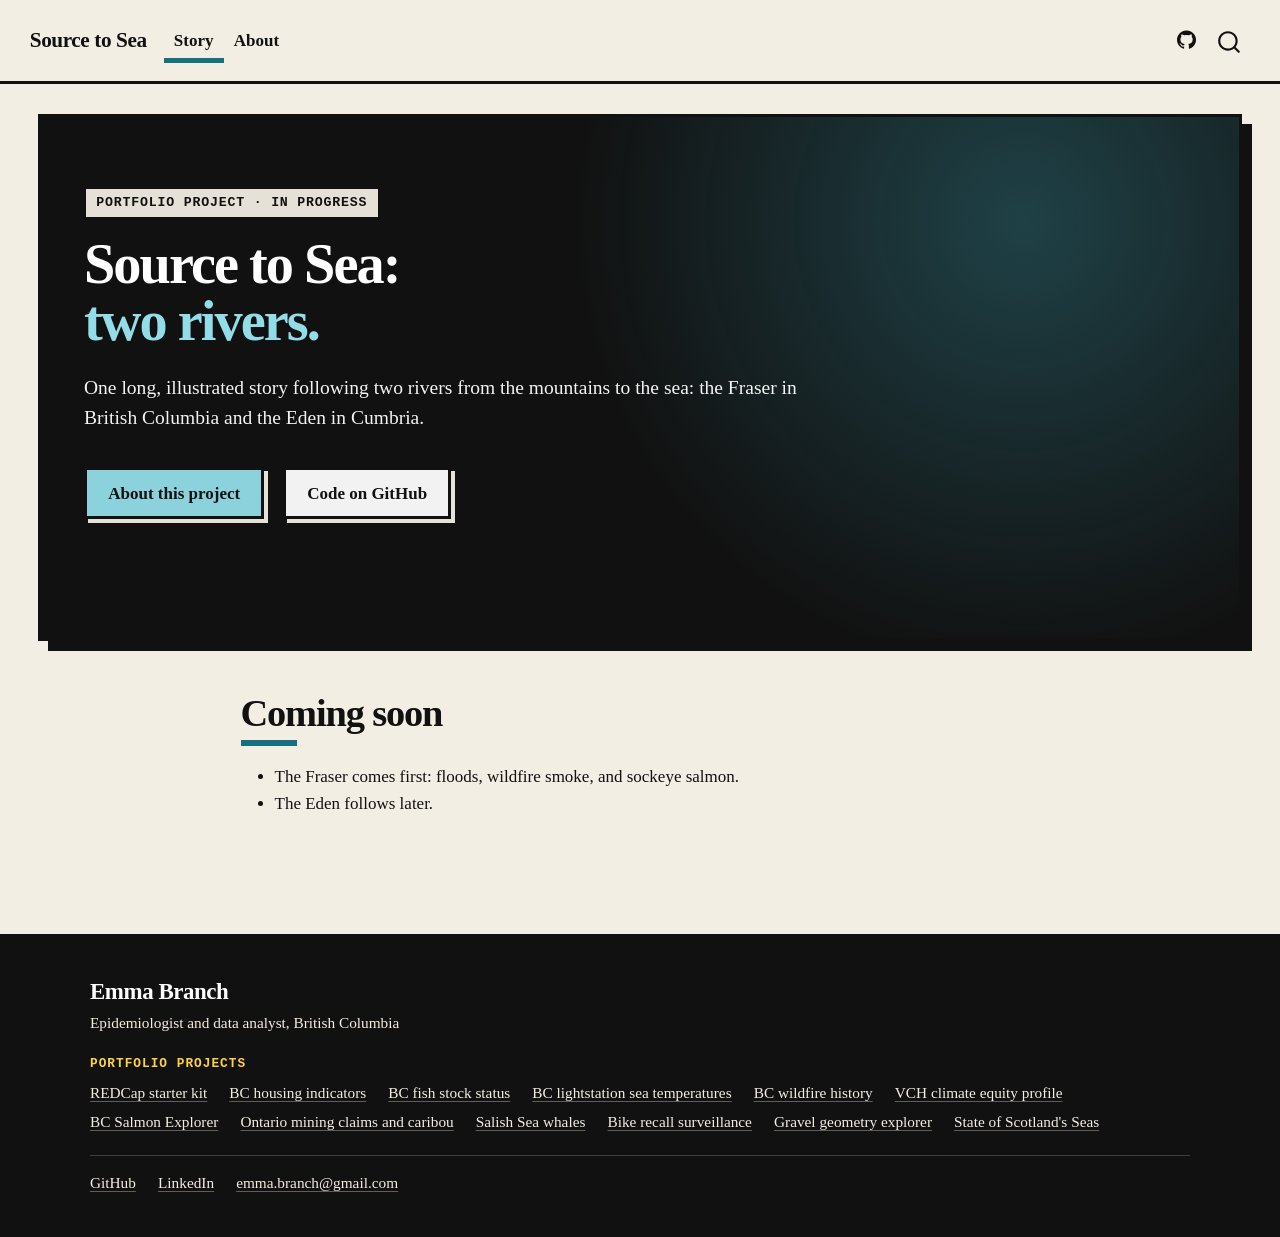
==== docs/index.html @ b8c83308 "Start Source to Sea: two rivers (placeholder site)" ====
<!DOCTYPE html>
<html xmlns="http://www.w3.org/1999/xhtml" lang="en" xml:lang="en"><head>

<meta charset="utf-8">
<meta name="generator" content="quarto-1.11.9">

<meta name="viewport" content="width=device-width, initial-scale=1.0, user-scalable=yes">

<meta name="author" content="Emma Branch">
<meta name="description" content="An illustrated data story following two rivers from source to sea: the Fraser in British Columbia and the Eden in Cumbria.">

<title>Source to Sea: two rivers</title>
<style>
/* Default styles provided by pandoc.
** See https://pandoc.org/MANUAL.html#variables-for-html for config info.
*/
span.smallcaps{font-variant: small-caps;}
div.columns{display: flex; gap: 1.5em;}
div.column{flex: auto;}
@media screen {
div.columns{gap: min(4vw, 1.5em);}
div.column{overflow-x: auto;}
}
div.hanging-indent{margin-left: 1.5em; text-indent: -1.5em;}
ul.task-list{list-style: none;}
ul.task-list li input[type="checkbox"] {
  width: 0.8em;
  margin: 0 0.8em 0.2em -1em; /* quarto-specific, see https://github.com/quarto-dev/quarto-cli/issues/4556 */ 
  vertical-align: middle;
}
</style>


<script src="site_libs/quarto-nav/quarto-nav.js"></script>
<script src="site_libs/quarto-nav/headroom.min.js"></script>
<script src="site_libs/clipboard/clipboard.min.js"></script>
<script src="site_libs/quarto-search/autocomplete.umd.js"></script>
<script src="site_libs/quarto-search/fuse.min.js"></script>
<script src="site_libs/quarto-search/quarto-search.js"></script>
<meta name="quarto:offset" content="./">
<script src="site_libs/quarto-html/quarto.js" type="module"></script>
<script src="site_libs/quarto-html/tabsets/tabsets.js" type="module"></script>
<script src="site_libs/quarto-html/scrollable-regions/scrollable-regions.js" type="module"></script>
<script src="site_libs/quarto-html/popper.min.js"></script>
<script src="site_libs/quarto-html/tippy.umd.min.js"></script>
<script src="site_libs/quarto-html/anchor.min.js"></script>
<link href="site_libs/quarto-html/tippy.css" rel="stylesheet">
<link href="site_libs/quarto-html/quarto-syntax-highlighting-06df27c8158acedd5d263560cd4ba62e.css" rel="stylesheet" class="quarto-color-scheme" id="quarto-text-highlighting-styles">
<link href="site_libs/quarto-html/quarto-syntax-highlighting-dark-07e23dae4c3757ea2bcd5d8a79ca1ee5.css" rel="stylesheet" class="quarto-color-scheme quarto-color-alternate" id="quarto-text-highlighting-styles">
<link href="site_libs/quarto-html/quarto-syntax-highlighting-06df27c8158acedd5d263560cd4ba62e.css" rel="stylesheet" class="quarto-color-scheme-extra" id="quarto-text-highlighting-styles">
<script src="site_libs/bootstrap/bootstrap.min.js"></script>
<link href="site_libs/bootstrap/bootstrap-icons.css" rel="stylesheet">
<link href="site_libs/bootstrap/bootstrap-fa33d7b6c8df651832e449d893d8f753.min.css" rel="stylesheet" append-hash="true" class="quarto-color-scheme" id="quarto-bootstrap" data-mode="light">
<link href="site_libs/bootstrap/bootstrap-dark-6a3fdeb5262fdc6ea9b3b904c2269804.min.css" rel="stylesheet" append-hash="true" class="quarto-color-scheme quarto-color-alternate" id="quarto-bootstrap" data-mode="light">
<link href="site_libs/bootstrap/bootstrap-fa33d7b6c8df651832e449d893d8f753.min.css" rel="stylesheet" append-hash="true" class="quarto-color-scheme-extra" id="quarto-bootstrap" data-mode="light">
<script id="quarto-search-options" type="application/json">{
  "location": "navbar",
  "copy-button": false,
  "collapse-after": 3,
  "panel-placement": "end",
  "type": "overlay",
  "limit": 50,
  "keyboard-shortcut": [
    "f",
    "/",
    "s"
  ],
  "show-item-context": false,
  "language": {
    "search-no-results-text": "No results",
    "search-matching-documents-text": "matching documents",
    "search-copy-link-title": "Copy link to search",
    "search-hide-matches-text": "Hide additional matches",
    "search-more-match-text": "more match in this document",
    "search-more-matches-text": "more matches in this document",
    "search-clear-button-title": "Clear",
    "search-text-placeholder": "",
    "search-detached-cancel-button-title": "Cancel",
    "search-submit-button-title": "Submit",
    "search-label": "Search"
  }
}</script>


</head>

<body class="nav-fixed fullcontent quarto-light"><a id="quarto-skip-link" class="visually-hidden-focusable" href="#quarto-document-content">Skip to main content</a>

<div id="quarto-search-results"></div>
  <header id="quarto-header" class="headroom fixed-top">
    <nav class="navbar navbar-expand-lg " data-bs-theme="dark" aria-label="Site">
      <div class="navbar-container container-fluid">
      <div class="navbar-brand-container mx-auto">
    <a class="navbar-brand" href="./index.html">
    <span class="navbar-title">Source to Sea</span>
    </a>
  </div>
          <button class="navbar-toggler" type="button" data-bs-toggle="collapse" data-bs-target="#navbarCollapse" aria-controls="navbarCollapse" aria-expanded="false" aria-label="Toggle navigation" onclick="if (window.quartoToggleHeadroom) { window.quartoToggleHeadroom(); }">
  <span class="navbar-toggler-icon"></span>
</button>
          <div class="collapse navbar-collapse" id="navbarCollapse">
            <ul class="navbar-nav navbar-nav-scroll me-auto">
  <li class="nav-item">
    <a class="nav-link active" href="./index.html" aria-current="page"> 
<span class="menu-text">Story</span></a>
  </li>  
  <li class="nav-item">
    <a class="nav-link" href="./about.html"> 
<span class="menu-text">About</span></a>
  </li>  
</ul>
            <ul class="navbar-nav navbar-nav-scroll ms-auto">
  <li class="nav-item compact">
    <a class="nav-link" href="https://github.com/emmabranch/two-rivers"> <i class="bi bi-github" role="img" aria-label="Code on GitHub">
</i> 
<span class="menu-text"></span></a>
  </li>  
</ul>
          </div> <!-- /navcollapse -->
            <div class="quarto-navbar-tools">
</div>
            <div id="quarto-search" class="" title="Search"></div>
      </div> <!-- /container-fluid -->
    </nav>
</header>
<!-- content -->
<div id="quarto-content" class="quarto-container page-columns page-rows-contents page-layout-article page-navbar">
<!-- sidebar -->
<!-- margin-sidebar -->
    
<!-- main -->
<main class="content page-columns page-full" id="quarto-document-content" tabindex="-1">

<header id="title-block-header" class="quarto-title-block default">
<div class="quarto-title">
</div>

<div>
  <div class="description">
    An illustrated data story following two rivers from source to sea: the Fraser in British Columbia and the Eden in Cumbria.
  </div>
</div>


<div class="quarto-title-meta">

    <div>
    <div class="quarto-title-meta-heading">Author</div>
    <div class="quarto-title-meta-contents">
             <p>Emma Branch </p>
          </div>
  </div>
    
  
    
  </div>
  


</header>


<div class="hero-full column-screen">
<div class="hero-inner">
<p><span class="eyebrow">Portfolio project · in progress</span></p>
<section id="source-to-sea-two-rivers." class="level1">
<h1>Source to Sea: <span class="accent">two rivers.</span></h1>
<p>One long, illustrated story following two rivers from the mountains to the sea: the Fraser in British Columbia and the Eden in Cumbria.</p>
<p><a href="./about.html" class="btn btn-accent">About this project</a> <a href="https://github.com/emmabranch/two-rivers" class="btn btn-ghost">Code on GitHub</a></p>
</section>
</div>
</div>
<section id="coming-soon" class="level2">
<h2 class="anchored" data-anchor-id="coming-soon">Coming soon</h2>
<ul>
<li>The Fraser comes first: floods, wildfire smoke, and sockeye salmon.</li>
<li>The Eden follows later.</li>
</ul>


</section>

</main> <!-- /main -->
<!-- Shared portfolio footer. Master copy: /Users/ecox/projects/_brand-kit/footer.html -->
<footer class="eb-footer" role="contentinfo">
  <div class="eb-footer-inner">
    <div class="eb-footer-name">Emma Branch</div>
    <div class="eb-footer-tag">Epidemiologist and data analyst, British Columbia</div>
    <div class="eb-footer-heading">Portfolio projects</div>
    <nav class="eb-footer-projects" aria-label="Portfolio projects">
      <a href="https://emmabranch.github.io/redcap-starter-kit/">REDCap starter kit</a>
      <a href="https://emmabranch.github.io/bc-housing-indicators/">BC housing indicators</a>
      <a href="https://emmabranch.github.io/bc-fish-stock-status/">BC fish stock status</a>
      <a href="https://emmabranch.github.io/bc-lightstation-qc/">BC lightstation sea temperatures</a>
      <a href="https://emmabranch.github.io/bc-wildfire-bigquery/">BC wildfire history</a>
      <a href="https://emmabranch.github.io/vch-climate-equity-profile/">VCH climate equity profile</a>
      <a href="https://emmabranch.shinyapps.io/bc-salmon-explorer">BC Salmon Explorer</a>
      <a href="https://emmabranch.github.io/ontario-claims-caribou/">Ontario mining claims and caribou</a>
      <a href="https://emmabranch.github.io/salish-sea-whales/">Salish Sea whales</a>
      <a href="https://emmabranch.github.io/bike-recall-surveillance/">Bike recall surveillance</a>
      <a href="https://emmabranch.github.io/gravel-geometry/">Gravel geometry explorer</a>
      <a href="https://emmabranch.github.io/scotland-seas-indicators/">State of Scotland's Seas</a>
    </nav>
    <div class="eb-footer-contact">
      <a href="https://github.com/emmabranch">GitHub</a>
      <a href="https://www.linkedin.com/in/embranch/">LinkedIn</a>
      <a href="mailto:emma.branch@gmail.com">emma.branch@gmail.com</a>
    </div>
  </div>
</footer>
<script>
  /* Quarto places included HTML inside the page layout. Move the top bar
     and footer to the edges of the page so they span the full width. */
  document.addEventListener("DOMContentLoaded", function () {
    var bar = document.querySelector(".eb-topbar");
    if (bar) document.body.insertBefore(bar, document.body.firstChild);
    /* Optional hero for single-page reports (report-hero.html): put it
       straight after the top bar, above the report itself. */
    var rhero = document.querySelector(".eb-report-hero");
    if (rhero) {
      if (bar) bar.parentNode.insertBefore(rhero, bar.nextSibling);
      else document.body.insertBefore(rhero, document.body.firstChild);
      document.body.classList.add("has-report-hero");
      /* The report card is lifted over the hero, which makes each section's
         offsetTop relative to the card instead of the page. Quarto's table of
         contents reads offsetTop, so give each section its true page position. */
      document.querySelectorAll("main.content section[id]").forEach(function (sec) {
        Object.defineProperty(sec, "offsetTop", {
          configurable: true,
          get: function () { return this.getBoundingClientRect().top + window.scrollY; }
        });
      });
      /* Optional background stripes drawn by R inside the report
         (a div with class "eb-hero-stripes"): move them into the hero. */
      var stripes = document.querySelector(".eb-hero-stripes");
      if (stripes) { stripes.classList.add("hero-bg"); rhero.insertBefore(stripes, rhero.firstChild); }
    }
    var foot = document.querySelector(".eb-footer");
    if (foot) {
      /* On websites, put it just above Quarto's own footer (which holds the
         project disclaimer); otherwise at the very end of the page. */
      var qfoot = document.querySelector("footer.footer");
      if (qfoot) qfoot.parentNode.insertBefore(foot, qfoot);
      else document.body.appendChild(foot);
    }
    /* On phones, close the navbar menu after a link is tapped. Links to a
       section of the same page don't reload it, so the menu would stay open. */
    document.querySelectorAll(".navbar-collapse .nav-link:not(.dropdown-toggle)").forEach(function (link) {
      link.addEventListener("click", function () {
        var menu = document.querySelector(".navbar-collapse.show");
        if (menu && window.bootstrap) window.bootstrap.Collapse.getOrCreateInstance(menu).hide();
      });
    });
    /* Hide Quarto's empty footer columns so they don't add space on phones */
    document.querySelectorAll(".nav-footer-left, .nav-footer-right").forEach(function (el) {
      if (!el.children.length && !el.textContent.replace(/[\s\u00a0]/g, "")) el.style.display = "none";
    });
  });
</script>
<script id="quarto-html-after-body" type="application/javascript">
  window.document.addEventListener("DOMContentLoaded", function (event) {
    const icon = "";
    const anchorJS = new window.AnchorJS();
    anchorJS.options = {
      placement: 'right',
      icon: icon
    };
    anchorJS.add('.anchored');
    const isCodeAnnotation = (el) => {
      for (const clz of el.classList) {
        if (clz.startsWith('code-annotation-')) {                     
          return true;
        }
      }
      return false;
    }
    const onCopySuccess = function(e) {
      // button target
      const button = e.trigger;
      // don't keep focus
      button.blur();
      // flash "checked"
      button.classList.add('code-copy-button-checked');
      var currentTitle = button.getAttribute("title");
      button.setAttribute("title", "Copied!");
      let tooltip;
      if (window.bootstrap) {
        button.setAttribute("data-bs-toggle", "tooltip");
        button.setAttribute("data-bs-placement", "left");
        button.setAttribute("data-bs-title", "Copied!");
        tooltip = new bootstrap.Tooltip(button, 
          { trigger: "manual", 
            customClass: "code-copy-button-tooltip",
            offset: [0, -8]});
        tooltip.show();    
      }
      setTimeout(function() {
        if (tooltip) {
          tooltip.hide();
          button.removeAttribute("data-bs-title");
          button.removeAttribute("data-bs-toggle");
          button.removeAttribute("data-bs-placement");
        }
        button.setAttribute("title", currentTitle);
        button.classList.remove('code-copy-button-checked');
      }, 1000);
      // clear code selection
      e.clearSelection();
    }
    const getTextToCopy = function(trigger) {
      const outerScaffold = trigger.parentElement.cloneNode(true);
      const codeEl = outerScaffold.querySelector('code');
      for (const childEl of codeEl.children) {
        if (isCodeAnnotation(childEl)) {
          childEl.remove();
        }
      }
      return codeEl.innerText;
    }
    const clipboard = new window.ClipboardJS('.code-copy-button:not([data-in-quarto-modal])', {
      text: getTextToCopy
    });
    clipboard.on('success', onCopySuccess);
    if (window.document.getElementById('quarto-embedded-source-code-modal')) {
      const clipboardModal = new window.ClipboardJS('.code-copy-button[data-in-quarto-modal]', {
        text: getTextToCopy,
        container: window.document.getElementById('quarto-embedded-source-code-modal')
      });
      clipboardModal.on('success', onCopySuccess);
    }
      var localhostRegex = new RegExp(/^(?:http|https):\/\/localhost\:?[0-9]*\//);
      var mailtoRegex = new RegExp(/^mailto:/);
        var filterRegex = new RegExp("https:\/\/emmabranch\.github\.io\/two-rivers\/");
      var isInternal = (href) => {
          return filterRegex.test(href) || localhostRegex.test(href) || mailtoRegex.test(href);
      }
      // Inspect non-navigation links and adorn them if external
      window.quartoDecorateExternalLinks = function (root) {
     var links = (root || window.document).querySelectorAll('a[href]:not(.nav-link):not(.navbar-brand):not(.toc-action):not(.sidebar-link):not(.sidebar-item-toggle):not(.pagination-link):not(.no-external):not([aria-hidden]):not(.dropdown-item):not(.quarto-navigation-tool):not(.about-link)');
      for (var i=0; i<links.length; i++) {
        const link = links[i];
        if (!isInternal(link.href)) {
          // undo the damage that might have been done by quarto-nav.js in the case of
          // links that we want to consider external
          if (link.dataset.originalHref !== undefined) {
            link.href = link.dataset.originalHref;
          }
          if (!link.classList.contains('no-external-icon')) {
          }
        }
      }
      };
      window.quartoDecorateExternalLinks(window.document);
    // Esc closes the popup (WCAG 1.4.13) and focus leaving both trigger and
    // popup closes it (WCAG 2.4.11); tippy handles neither for interactive popups.
    const hideOnEscAndFocusOut = {
      name: 'hideOnEscAndFocusOut',
      defaultValue: true,
      fn(instance) {
        const dismiss = () => {
          // A show scheduled by the trigger delay would otherwise reopen it
          instance.clearDelayTimeouts();
          instance.hide();
        };
        const onKeyDown = (event) => {
          if (event.key !== 'Escape') {
            return;
          }
          // Keep Esc from also reaching page handlers (e.g. reveal.js overview),
          // except an open reveal.js slide menu, which Esc should close too.
          // The menu handles keys only when its keyboard option is on.
          const menuHandlesEsc = window.Reveal?.getPlugin?.('menu')?.isOpen() &&
            window.Reveal.getConfig().menu?.keyboard !== false;
          if (!menuHandlesEsc) {
            event.stopPropagation();
          }
          if (instance.popper.contains(window.document.activeElement)) {
            // Disabled while refocusing so the focus trigger does not reopen it
            instance.disable();
            instance.reference.focus();
            instance.enable();
          }
          dismiss();
        };
        const onFocusOut = (event) => {
          const target = event.relatedTarget;
          if (target && !instance.reference.contains(target) &&
              !instance.popper.contains(target)) {
            dismiss();
          }
        };
        // On the trigger too: a click trigger (code-annotations: select) has no
        // blur handling. Attached for the instance's lifetime so leaving the
        // trigger also cancels a show still pending on the trigger delay.
        instance.reference.addEventListener('focusout', onFocusOut);
        return {
          onShow() {
            window.document.addEventListener('keydown', onKeyDown, true);
            instance.popper.addEventListener('focusout', onFocusOut);
          },
          onHide() {
            window.document.removeEventListener('keydown', onKeyDown, true);
            instance.popper.removeEventListener('focusout', onFocusOut);
          },
          onDestroy() {
            instance.reference.removeEventListener('focusout', onFocusOut);
          },
        };
      },
    };
    function tippyHover(el, contentFn, onTriggerFn, onUntriggerFn) {
      const config = {
        allowHTML: true,
        maxWidth: 500,
        delay: 100,
        arrow: false,
        appendTo: function(el) {
            return el.parentElement;
        },
        interactive: true,
        interactiveBorder: 10,
        theme: 'quarto',
        placement: 'bottom-start',
        plugins: [hideOnEscAndFocusOut],
      };
      if (contentFn) {
        config.content = contentFn;
      }
      if (onTriggerFn) {
        config.onTrigger = onTriggerFn;
      }
      if (onUntriggerFn) {
        config.onUntrigger = onUntriggerFn;
      }
      window.tippy(el, config); 
    }
    const noterefs = window.document.querySelectorAll('a[role="doc-noteref"]');
    for (var i=0; i<noterefs.length; i++) {
      const ref = noterefs[i];
      tippyHover(ref, function() {
        // use id or data attribute instead here
        let href = ref.getAttribute('data-footnote-href') || ref.getAttribute('href');
        try { href = new URL(href).hash; } catch {}
        const id = href.replace(/^#\/?/, "");
        const note = window.document.getElementById(id);
        if (note) {
          return note.innerHTML;
        } else {
          return "";
        }
      });
    }
    const xrefs = window.document.querySelectorAll('a.quarto-xref');
    const processXRef = (id, note) => {
      // Strip column container classes
      const stripColumnClz = (el) => {
        el.classList.remove("page-full", "page-columns");
        if (el.children) {
          for (const child of el.children) {
            stripColumnClz(child);
          }
        }
      }
      stripColumnClz(note)
      if (id === null || id.startsWith('sec-')) {
        // Special case sections, only their first couple elements
        const container = document.createElement("div");
        if (note.children && note.children.length > 2) {
          container.appendChild(note.children[0].cloneNode(true));
          for (let i = 1; i < note.children.length; i++) {
            const child = note.children[i];
            if (child.tagName === "P" && child.innerText === "") {
              continue;
            } else {
              container.appendChild(child.cloneNode(true));
              break;
            }
          }
          if (window.Quarto?.typesetMath) {
            window.Quarto.typesetMath(container);
          }
          return container.innerHTML
        } else {
          if (window.Quarto?.typesetMath) {
            window.Quarto.typesetMath(note);
          }
          return note.innerHTML;
        }
      } else {
        // Remove any anchor links if they are present
        const anchorLink = note.querySelector('a.anchorjs-link');
        if (anchorLink) {
          anchorLink.remove();
        }
        if (window.Quarto?.typesetMath) {
          window.Quarto.typesetMath(note);
        }
        if (note.classList.contains("callout")) {
          return note.outerHTML;
        } else {
          return note.innerHTML;
        }
      }
    }
    for (var i=0; i<xrefs.length; i++) {
      const xref = xrefs[i];
      tippyHover(xref, undefined, function(instance) {
        instance.disable();
        let url = xref.getAttribute('href');
        let hash = undefined; 
        if (url.startsWith('#')) {
          hash = url;
        } else {
          try { hash = new URL(url).hash; } catch {}
        }
        if (hash) {
          const id = hash.replace(/^#\/?/, "");
          const note = window.document.getElementById(id);
          if (note !== null) {
            try {
              const html = processXRef(id, note.cloneNode(true));
              instance.setContent(html);
            } finally {
              instance.enable();
              instance.show();
            }
          } else {
            // See if we can fetch this
            fetch(url.split('#')[0])
            .then(res => res.text())
            .then(html => {
              const parser = new DOMParser();
              const htmlDoc = parser.parseFromString(html, "text/html");
              const note = htmlDoc.getElementById(id);
              if (note !== null) {
                const html = processXRef(id, note);
                instance.setContent(html);
              } 
            }).finally(() => {
              instance.enable();
              instance.show();
            });
          }
        } else {
          // See if we can fetch a full url (with no hash to target)
          // This is a special case and we should probably do some content thinning / targeting
          fetch(url)
          .then(res => res.text())
          .then(html => {
            const parser = new DOMParser();
            const htmlDoc = parser.parseFromString(html, "text/html");
            const note = htmlDoc.querySelector('main.content');
            if (note !== null) {
              // This should only happen for chapter cross references
              // (since there is no id in the URL)
              // remove the first header
              if (note.children.length > 0 && note.children[0].tagName === "HEADER") {
                note.children[0].remove();
              }
              const html = processXRef(null, note);
              instance.setContent(html);
            } 
          }).finally(() => {
            instance.enable();
            instance.show();
          });
        }
      }, function(instance) {
      });
    }
        let selectedAnnoteEl;
        const selectorForAnnotation = ( cell, annotation) => {
          let cellAttr = 'data-code-cell="' + cell + '"';
          let lineAttr = 'data-code-annotation="' +  annotation + '"';
          const selector = 'span[' + cellAttr + '][' + lineAttr + ']';
          return selector;
        }
        const selectCodeLines = (annoteEl) => {
          const doc = window.document;
          const targetCell = annoteEl.getAttribute("data-target-cell");
          const targetAnnotation = annoteEl.getAttribute("data-target-annotation");
          const annoteSpan = window.document.querySelector(selectorForAnnotation(targetCell, targetAnnotation));
          const lines = annoteSpan.getAttribute("data-code-lines").split(",");
          const lineIds = lines.map((line) => {
            return targetCell + "-" + line;
          })
          // Each band is positioned against its own containing block, which is
          // not the offsetParent of the lines, so place it from client rects.
          const placeBand = (band, firstEl, lastEl, codeBlock) => {
            const container = band.offsetParent;
            if (container === null) {
              return;
            }
            const containerRect = container.getBoundingClientRect();
            // Reveal.js scales slides with a transform, so convert client
            // pixels back to the CSS pixels of the container.
            const scale = containerRect.height / container.offsetHeight || 1;
            const firstRect = firstEl.getBoundingClientRect();
            const lastRect = lastEl.getBoundingClientRect();
            const top = (firstRect.top - containerRect.top) / scale - container.clientTop + container.scrollTop;
            const height = (lastRect.bottom - firstRect.top) / scale;
            band.style.top = top - 2 + "px";
            band.style.height = height + 4 + "px";
            if (codeBlock) {
              // Without the copy button wrapper, the containing block is wider
              // than the code block, so span the code block explicitly.
              const blockRect = codeBlock.getBoundingClientRect();
              band.style.left = (blockRect.left - containerRect.left) / scale - container.clientLeft + container.scrollLeft + "px";
              band.style.width = blockRect.width / scale + "px";
            }
          };
          if (lineIds.length > 0) {
            const el = window.document.getElementById(lineIds[0]);
            const lastEl = window.document.getElementById(lineIds[lineIds.length - 1]);
            const parent = el.parentElement.parentElement;
            // cook up a div (if necessary) and position it
            let div = window.document.getElementById("code-annotation-line-highlight");
            if (div === null) {
              div = window.document.createElement("div");
              div.setAttribute("id", "code-annotation-line-highlight");
              div.style.position = 'absolute';
              parent.appendChild(div);
            }
            placeBand(div, el, lastEl, parent.closest("div.sourceCode") || parent);
            let gutterDiv = window.document.getElementById("code-annotation-line-highlight-gutter");
            if (gutterDiv === null) {
              gutterDiv = window.document.createElement("div");
              gutterDiv.setAttribute("id", "code-annotation-line-highlight-gutter");
              gutterDiv.style.position = 'absolute';
              const codeCell = window.document.getElementById(targetCell);
              const gutter = codeCell.querySelector('.code-annotation-gutter');
              gutter.appendChild(gutterDiv);
            }
            placeBand(gutterDiv, el, lastEl);
            selectedAnnoteEl = annoteEl;
          }
        };
        const unselectCodeLines = () => {
          const elementsIds = ["code-annotation-line-highlight", "code-annotation-line-highlight-gutter"];
          elementsIds.forEach((elId) => {
            const div = window.document.getElementById(elId);
            if (div) {
              div.remove();
            }
          });
          selectedAnnoteEl = undefined;
        };
          // Handle positioning of the toggle
      window.addEventListener(
        "resize",
        throttle(() => {
          elRect = undefined;
          if (selectedAnnoteEl) {
            selectCodeLines(selectedAnnoteEl);
          }
        }, 10)
      );
      function throttle(fn, ms) {
      let throttle = false;
      let timer;
        return (...args) => {
          if(!throttle) { // first call gets through
              fn.apply(this, args);
              throttle = true;
          } else { // all the others get throttled
              if(timer) clearTimeout(timer); // cancel #2
              timer = setTimeout(() => {
                fn.apply(this, args);
                timer = throttle = false;
              }, ms);
          }
        };
      }
        // Attach click handler to the DT
        const annoteDls = window.document.querySelectorAll('dt[data-target-cell]');
        for (const annoteDlNode of annoteDls) {
          annoteDlNode.addEventListener('click', (event) => {
            const clickedEl = event.target;
            if (clickedEl !== selectedAnnoteEl) {
              unselectCodeLines();
              const activeEl = window.document.querySelector('dt[data-target-cell].code-annotation-active');
              if (activeEl) {
                activeEl.classList.remove('code-annotation-active');
              }
              selectCodeLines(clickedEl);
              clickedEl.classList.add('code-annotation-active');
            } else {
              // Unselect the line
              unselectCodeLines();
              clickedEl.classList.remove('code-annotation-active');
            }
          });
        }
    const findCites = (el) => {
      const parentEl = el.parentElement;
      if (parentEl) {
        const cites = parentEl.dataset.cites;
        if (cites) {
          return {
            el,
            cites: cites.split(' ')
          };
        } else {
          return findCites(el.parentElement)
        }
      } else {
        return undefined;
      }
    };
    var bibliorefs = window.document.querySelectorAll('a[role="doc-biblioref"]');
    for (var i=0; i<bibliorefs.length; i++) {
      const ref = bibliorefs[i];
      const citeInfo = findCites(ref);
      if (citeInfo) {
        tippyHover(citeInfo.el, function() {
          var popup = window.document.createElement('div');
          citeInfo.cites.forEach(function(cite) {
            var citeDiv = window.document.createElement('div');
            citeDiv.classList.add('hanging-indent');
            citeDiv.classList.add('csl-entry');
            var biblioDiv = window.document.getElementById('ref-' + cite);
            if (biblioDiv) {
              citeDiv.innerHTML = biblioDiv.innerHTML;
            }
            popup.appendChild(citeDiv);
          });
          return popup.innerHTML;
        });
      }
    }
  });
  </script>
  <script type="application/javascript">
  window.quartoScrollableRegionsLabels = {"code":"Scrollable code","output":"Scrollable output"};
  </script>
</div> <!-- /content -->




</body></html>
---- docs/site_libs/quarto-html/tippy.css ----
.tippy-box[data-animation=fade][data-state=hidden]{opacity:0}[data-tippy-root]{max-width:calc(100vw - 10px)}.tippy-box{position:relative;background-color:#333;color:#fff;border-radius:4px;font-size:14px;line-height:1.4;white-space:normal;outline:0;transition-property:transform,visibility,opacity}.tippy-box[data-placement^=top]>.tippy-arrow{bottom:0}.tippy-box[data-placement^=top]>.tippy-arrow:before{bottom:-7px;left:0;border-width:8px 8px 0;border-top-color:initial;transform-origin:center top}.tippy-box[data-placement^=bottom]>.tippy-arrow{top:0}.tippy-box[data-placement^=bottom]>.tippy-arrow:before{top:-7px;left:0;border-width:0 8px 8px;border-bottom-color:initial;transform-origin:center bottom}.tippy-box[data-placement^=left]>.tippy-arrow{right:0}.tippy-box[data-placement^=left]>.tippy-arrow:before{border-width:8px 0 8px 8px;border-left-color:initial;right:-7px;transform-origin:center left}.tippy-box[data-placement^=right]>.tippy-arrow{left:0}.tippy-box[data-placement^=right]>.tippy-arrow:before{left:-7px;border-width:8px 8px 8px 0;border-right-color:initial;transform-origin:center right}.tippy-box[data-inertia][data-state=visible]{transition-timing-function:cubic-bezier(.54,1.5,.38,1.11)}.tippy-arrow{width:16px;height:16px;color:#333}.tippy-arrow:before{content:"";position:absolute;border-color:transparent;border-style:solid}.tippy-content{position:relative;padding:5px 9px;z-index:1}
---- docs/site_libs/quarto-html/quarto-syntax-highlighting-06df27c8158acedd5d263560cd4ba62e.css ----
/* quarto syntax highlight colors */
:root {
  --quarto-hl-ot-color: #003B4F;
  --quarto-hl-at-color: #657422;
  --quarto-hl-ss-color: #20794D;
  --quarto-hl-an-color: #5E5E5E;
  --quarto-hl-fu-color: #4758AB;
  --quarto-hl-st-color: #20794D;
  --quarto-hl-cf-color: #003B4F;
  --quarto-hl-op-color: #5E5E5E;
  --quarto-hl-er-color: #AD0000;
  --quarto-hl-bn-color: #AD0000;
  --quarto-hl-al-color: #AD0000;
  --quarto-hl-va-color: #111111;
  --quarto-hl-bu-color: inherit;
  --quarto-hl-ex-color: inherit;
  --quarto-hl-pp-color: #AD0000;
  --quarto-hl-in-color: #5E5E5E;
  --quarto-hl-vs-color: #20794D;
  --quarto-hl-wa-color: #5E5E5E;
  --quarto-hl-do-color: #5E5E5E;
  --quarto-hl-im-color: #00769E;
  --quarto-hl-ch-color: #20794D;
  --quarto-hl-dt-color: #AD0000;
  --quarto-hl-fl-color: #AD0000;
  --quarto-hl-co-color: #5E5E5E;
  --quarto-hl-cv-color: #5E5E5E;
  --quarto-hl-cn-color: #8f5902;
  --quarto-hl-sc-color: #5E5E5E;
  --quarto-hl-dv-color: #AD0000;
  --quarto-hl-kw-color: #003B4F;
}

/* other quarto variables */
:root {
  --quarto-font-monospace: "Space Mono";
}

/* syntax highlight based on Pandoc's rules */
pre > code.sourceCode > span {
  color: #003B4F;
}

code.sourceCode > span {
  color: #003B4F;
}

div.sourceCode,
div.sourceCode pre.sourceCode {
  color: #003B4F;
}

/* Normal */
code span {
  color: #003B4F;
}

/* Alert */
code span.al {
  color: #AD0000;
  font-style: inherit;
}

/* Annotation */
code span.an {
  color: #5E5E5E;
  font-style: inherit;
}

/* Attribute */
code span.at {
  color: #657422;
  font-style: inherit;
}

/* BaseN */
code span.bn {
  color: #AD0000;
  font-style: inherit;
}

/* BuiltIn */
code span.bu {
  font-style: inherit;
}

/* ControlFlow */
code span.cf {
  color: #003B4F;
  font-weight: bold;
  font-style: inherit;
}

/* Char */
code span.ch {
  color: #20794D;
  font-style: inherit;
}

/* Constant */
code span.cn {
  color: #8f5902;
  font-style: inherit;
}

/* Comment */
code span.co {
  color: #5E5E5E;
  font-style: inherit;
}

/* CommentVar */
code span.cv {
  color: #5E5E5E;
  font-style: italic;
}

/* Documentation */
code span.do {
  color: #5E5E5E;
  font-style: italic;
}

/* DataType */
code span.dt {
  color: #AD0000;
  font-style: inherit;
}

/* DecVal */
code span.dv {
  color: #AD0000;
  font-style: inherit;
}

/* Error */
code span.er {
  color: #AD0000;
  font-style: inherit;
}

/* Extension */
code span.ex {
  font-style: inherit;
}

/* Float */
code span.fl {
  color: #AD0000;
  font-style: inherit;
}

/* Function */
code span.fu {
  color: #4758AB;
  font-style: inherit;
}

/* Import */
code span.im {
  color: #00769E;
  font-style: inherit;
}

/* Information */
code span.in {
  color: #5E5E5E;
  font-style: inherit;
}

/* Keyword */
code span.kw {
  color: #003B4F;
  font-weight: bold;
  font-style: inherit;
}

/* Operator */
code span.op {
  color: #5E5E5E;
  font-style: inherit;
}

/* Other */
code span.ot {
  color: #003B4F;
  font-style: inherit;
}

/* Preprocessor */
code span.pp {
  color: #AD0000;
  font-style: inherit;
}

/* SpecialChar */
code span.sc {
  color: #5E5E5E;
  font-style: inherit;
}

/* SpecialString */
code span.ss {
  color: #20794D;
  font-style: inherit;
}

/* String */
code span.st {
  color: #20794D;
  font-style: inherit;
}

/* Variable */
code span.va {
  color: #111111;
  font-style: inherit;
}

/* VerbatimString */
code span.vs {
  color: #20794D;
  font-style: inherit;
}

/* Warning */
code span.wa {
  color: #5E5E5E;
  font-style: italic;
}

.prevent-inlining {
  content: "</";
}

/*# sourceMappingURL=2a093eb6cdbb5c6c673d89a5b4a1d6cd.css.map */
---- docs/site_libs/quarto-html/quarto-syntax-highlighting-dark-07e23dae4c3757ea2bcd5d8a79ca1ee5.css ----
/* quarto syntax highlight colors */
:root {
  --quarto-hl-al-color: #f07178;
  --quarto-hl-an-color: #d4d0ab;
  --quarto-hl-at-color: #00e0e0;
  --quarto-hl-bn-color: #d4d0ab;
  --quarto-hl-bu-color: #abe338;
  --quarto-hl-ch-color: #abe338;
  --quarto-hl-co-color: #f8f8f2;
  --quarto-hl-cv-color: #ffd700;
  --quarto-hl-cn-color: #ffd700;
  --quarto-hl-cf-color: #ffa07a;
  --quarto-hl-dt-color: #ffa07a;
  --quarto-hl-dv-color: #d4d0ab;
  --quarto-hl-do-color: #f8f8f2;
  --quarto-hl-er-color: #f07178;
  --quarto-hl-ex-color: #00e0e0;
  --quarto-hl-fl-color: #d4d0ab;
  --quarto-hl-fu-color: #ffa07a;
  --quarto-hl-im-color: #abe338;
  --quarto-hl-in-color: #d4d0ab;
  --quarto-hl-kw-color: #ffa07a;
  --quarto-hl-op-color: #ffa07a;
  --quarto-hl-ot-color: #00e0e0;
  --quarto-hl-pp-color: #dcc6e0;
  --quarto-hl-re-color: #00e0e0;
  --quarto-hl-sc-color: #abe338;
  --quarto-hl-ss-color: #abe338;
  --quarto-hl-st-color: #abe338;
  --quarto-hl-va-color: #00e0e0;
  --quarto-hl-vs-color: #abe338;
  --quarto-hl-wa-color: #dcc6e0;
}

/* other quarto variables */
:root {
  --quarto-font-monospace: "Space Mono";
}

/* syntax highlight based on Pandoc's rules */
pre > code.sourceCode > span {
  color: #f8f8f2;
}

code.sourceCode > span {
  color: #f8f8f2;
}

div.sourceCode,
div.sourceCode pre.sourceCode {
  color: #f8f8f2;
}

/* Normal */
code span {
  color: #f8f8f2;
}

/* Alert */
code span.al {
  color: #f07178;
}

/* Annotation */
code span.an {
  color: #d4d0ab;
}

/* Attribute */
code span.at {
  color: #00e0e0;
}

/* BaseN */
code span.bn {
  color: #d4d0ab;
}

/* BuiltIn */
code span.bu {
  color: #abe338;
}

/* ControlFlow */
code span.cf {
  font-weight: bold;
  color: #ffa07a;
}

/* Char */
code span.ch {
  color: #abe338;
}

/* Constant */
code span.cn {
  color: #ffd700;
}

/* Comment */
code span.co {
  font-style: italic;
  color: #f8f8f2;
}

/* CommentVar */
code span.cv {
  color: #ffd700;
}

/* Documentation */
code span.do {
  color: #f8f8f2;
}

/* DataType */
code span.dt {
  color: #ffa07a;
}

/* DecVal */
code span.dv {
  color: #d4d0ab;
}

/* Error */
code span.er {
  color: #f07178;
  text-decoration: underline;
}

/* Extension */
code span.ex {
  font-weight: bold;
  color: #00e0e0;
}

/* Float */
code span.fl {
  color: #d4d0ab;
}

/* Function */
code span.fu {
  color: #ffa07a;
}

/* Import */
code span.im {
  color: #abe338;
}

/* Information */
code span.in {
  color: #d4d0ab;
}

/* Keyword */
code span.kw {
  font-weight: bold;
  color: #ffa07a;
}

/* Operator */
code span.op {
  color: #ffa07a;
}

/* Other */
code span.ot {
  color: #00e0e0;
}

/* Preprocessor */
code span.pp {
  color: #dcc6e0;
}

/* RegionMarker */
code span.re {
  background-color: #f8f8f2;
  color: #00e0e0;
}

/* SpecialChar */
code span.sc {
  color: #abe338;
}

/* SpecialString */
code span.ss {
  color: #abe338;
}

/* String */
code span.st {
  color: #abe338;
}

/* Variable */
code span.va {
  color: #00e0e0;
}

/* VerbatimString */
code span.vs {
  color: #abe338;
}

/* Warning */
code span.wa {
  color: #dcc6e0;
}

.prevent-inlining {
  content: "</";
}

/*# sourceMappingURL=e473a0e6814d218c1ffd6fdf0954c491.css.map */
---- docs/site_libs/quarto-html/quarto-syntax-highlighting-06df27c8158acedd5d263560cd4ba62e.css ----
/* quarto syntax highlight colors */
:root {
  --quarto-hl-ot-color: #003B4F;
  --quarto-hl-at-color: #657422;
  --quarto-hl-ss-color: #20794D;
  --quarto-hl-an-color: #5E5E5E;
  --quarto-hl-fu-color: #4758AB;
  --quarto-hl-st-color: #20794D;
  --quarto-hl-cf-color: #003B4F;
  --quarto-hl-op-color: #5E5E5E;
  --quarto-hl-er-color: #AD0000;
  --quarto-hl-bn-color: #AD0000;
  --quarto-hl-al-color: #AD0000;
  --quarto-hl-va-color: #111111;
  --quarto-hl-bu-color: inherit;
  --quarto-hl-ex-color: inherit;
  --quarto-hl-pp-color: #AD0000;
  --quarto-hl-in-color: #5E5E5E;
  --quarto-hl-vs-color: #20794D;
  --quarto-hl-wa-color: #5E5E5E;
  --quarto-hl-do-color: #5E5E5E;
  --quarto-hl-im-color: #00769E;
  --quarto-hl-ch-color: #20794D;
  --quarto-hl-dt-color: #AD0000;
  --quarto-hl-fl-color: #AD0000;
  --quarto-hl-co-color: #5E5E5E;
  --quarto-hl-cv-color: #5E5E5E;
  --quarto-hl-cn-color: #8f5902;
  --quarto-hl-sc-color: #5E5E5E;
  --quarto-hl-dv-color: #AD0000;
  --quarto-hl-kw-color: #003B4F;
}

/* other quarto variables */
:root {
  --quarto-font-monospace: "Space Mono";
}

/* syntax highlight based on Pandoc's rules */
pre > code.sourceCode > span {
  color: #003B4F;
}

code.sourceCode > span {
  color: #003B4F;
}

div.sourceCode,
div.sourceCode pre.sourceCode {
  color: #003B4F;
}

/* Normal */
code span {
  color: #003B4F;
}

/* Alert */
code span.al {
  color: #AD0000;
  font-style: inherit;
}

/* Annotation */
code span.an {
  color: #5E5E5E;
  font-style: inherit;
}

/* Attribute */
code span.at {
  color: #657422;
  font-style: inherit;
}

/* BaseN */
code span.bn {
  color: #AD0000;
  font-style: inherit;
}

/* BuiltIn */
code span.bu {
  font-style: inherit;
}

/* ControlFlow */
code span.cf {
  color: #003B4F;
  font-weight: bold;
  font-style: inherit;
}

/* Char */
code span.ch {
  color: #20794D;
  font-style: inherit;
}

/* Constant */
code span.cn {
  color: #8f5902;
  font-style: inherit;
}

/* Comment */
code span.co {
  color: #5E5E5E;
  font-style: inherit;
}

/* CommentVar */
code span.cv {
  color: #5E5E5E;
  font-style: italic;
}

/* Documentation */
code span.do {
  color: #5E5E5E;
  font-style: italic;
}

/* DataType */
code span.dt {
  color: #AD0000;
  font-style: inherit;
}

/* DecVal */
code span.dv {
  color: #AD0000;
  font-style: inherit;
}

/* Error */
code span.er {
  color: #AD0000;
  font-style: inherit;
}

/* Extension */
code span.ex {
  font-style: inherit;
}

/* Float */
code span.fl {
  color: #AD0000;
  font-style: inherit;
}

/* Function */
code span.fu {
  color: #4758AB;
  font-style: inherit;
}

/* Import */
code span.im {
  color: #00769E;
  font-style: inherit;
}

/* Information */
code span.in {
  color: #5E5E5E;
  font-style: inherit;
}

/* Keyword */
code span.kw {
  color: #003B4F;
  font-weight: bold;
  font-style: inherit;
}

/* Operator */
code span.op {
  color: #5E5E5E;
  font-style: inherit;
}

/* Other */
code span.ot {
  color: #003B4F;
  font-style: inherit;
}

/* Preprocessor */
code span.pp {
  color: #AD0000;
  font-style: inherit;
}

/* SpecialChar */
code span.sc {
  color: #5E5E5E;
  font-style: inherit;
}

/* SpecialString */
code span.ss {
  color: #20794D;
  font-style: inherit;
}

/* String */
code span.st {
  color: #20794D;
  font-style: inherit;
}

/* Variable */
code span.va {
  color: #111111;
  font-style: inherit;
}

/* VerbatimString */
code span.vs {
  color: #20794D;
  font-style: inherit;
}

/* Warning */
code span.wa {
  color: #5E5E5E;
  font-style: italic;
}

.prevent-inlining {
  content: "</";
}

/*# sourceMappingURL=2a093eb6cdbb5c6c673d89a5b4a1d6cd.css.map */
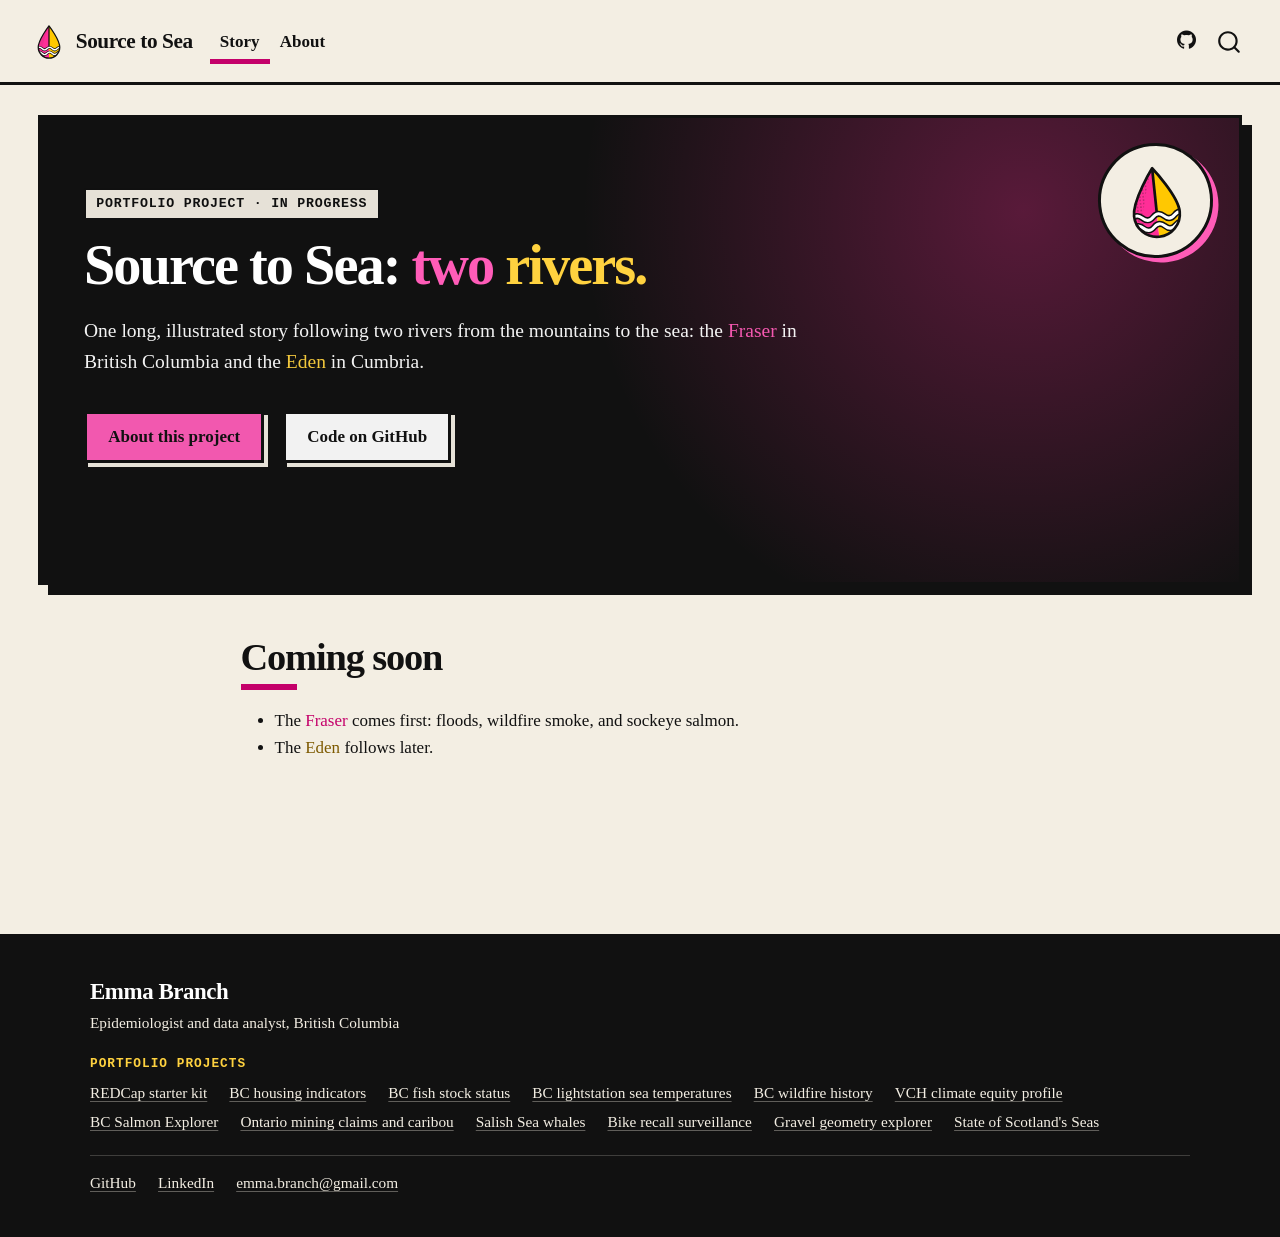
==== commit 25dcb013: "Motif and colours: split raindrop, Sockeye pink (Fraser) and Gorse yellow (Eden)" ====
--- a/docs/index.html
+++ b/docs/index.html
@@ -38,6 +38,7 @@
 <script src="site_libs/quarto-search/fuse.min.js"></script>
 <script src="site_libs/quarto-search/quarto-search.js"></script>
 <meta name="quarto:offset" content="./">
+<link href="./images/favicon.png" rel="icon" type="image/png">
 <script src="site_libs/quarto-html/quarto.js" type="module"></script>
 <script src="site_libs/quarto-html/tabsets/tabsets.js" type="module"></script>
 <script src="site_libs/quarto-html/scrollable-regions/scrollable-regions.js" type="module"></script>
@@ -50,9 +51,9 @@
 <link href="site_libs/quarto-html/quarto-syntax-highlighting-06df27c8158acedd5d263560cd4ba62e.css" rel="stylesheet" class="quarto-color-scheme-extra" id="quarto-text-highlighting-styles">
 <script src="site_libs/bootstrap/bootstrap.min.js"></script>
 <link href="site_libs/bootstrap/bootstrap-icons.css" rel="stylesheet">
-<link href="site_libs/bootstrap/bootstrap-fa33d7b6c8df651832e449d893d8f753.min.css" rel="stylesheet" append-hash="true" class="quarto-color-scheme" id="quarto-bootstrap" data-mode="light">
-<link href="site_libs/bootstrap/bootstrap-dark-6a3fdeb5262fdc6ea9b3b904c2269804.min.css" rel="stylesheet" append-hash="true" class="quarto-color-scheme quarto-color-alternate" id="quarto-bootstrap" data-mode="light">
-<link href="site_libs/bootstrap/bootstrap-fa33d7b6c8df651832e449d893d8f753.min.css" rel="stylesheet" append-hash="true" class="quarto-color-scheme-extra" id="quarto-bootstrap" data-mode="light">
+<link href="site_libs/bootstrap/bootstrap-4921bc2613bc6a924d70fb700d4654aa.min.css" rel="stylesheet" append-hash="true" class="quarto-color-scheme" id="quarto-bootstrap" data-mode="light">
+<link href="site_libs/bootstrap/bootstrap-dark-3b97802beaa4428ca2b8c7db3ae7f562.min.css" rel="stylesheet" append-hash="true" class="quarto-color-scheme quarto-color-alternate" id="quarto-bootstrap" data-mode="light">
+<link href="site_libs/bootstrap/bootstrap-4921bc2613bc6a924d70fb700d4654aa.min.css" rel="stylesheet" append-hash="true" class="quarto-color-scheme-extra" id="quarto-bootstrap" data-mode="light">
 <script id="quarto-search-options" type="application/json">{
   "location": "navbar",
   "copy-button": false,
@@ -91,6 +92,10 @@
     <nav class="navbar navbar-expand-lg " data-bs-theme="dark" aria-label="Site">
       <div class="navbar-container container-fluid">
       <div class="navbar-brand-container mx-auto">
+    <a href="./index.html" class="navbar-brand navbar-brand-logo">
+    <img src="./images/motif.svg" alt="" class="navbar-logo light-content">
+    <img src="./images/motif.svg" alt="" class="navbar-logo dark-content">
+    </a>
     <a class="navbar-brand" href="./index.html">
     <span class="navbar-title">Source to Sea</span>
     </a>
@@ -161,11 +166,12 @@
 
 
 <div class="hero-full column-screen">
+<img class="hero-motif" src="images/motif.svg" alt="">
 <div class="hero-inner">
 <p><span class="eyebrow">Portfolio project · in progress</span></p>
 <section id="source-to-sea-two-rivers." class="level1">
-<h1>Source to Sea: <span class="accent">two rivers.</span></h1>
-<p>One long, illustrated story following two rivers from the mountains to the sea: the Fraser in British Columbia and the Eden in Cumbria.</p>
+<h1>Source to Sea: <span class="tr-fraser">two</span> <span class="tr-eden">rivers.</span></h1>
+<p>One long, illustrated story following two rivers from the mountains to the sea: the <span class="tr-fraser">Fraser</span> in British Columbia and the <span class="tr-eden">Eden</span> in Cumbria.</p>
 <p><a href="./about.html" class="btn btn-accent">About this project</a> <a href="https://github.com/emmabranch/two-rivers" class="btn btn-ghost">Code on GitHub</a></p>
 </section>
 </div>
@@ -173,8 +179,8 @@
 <section id="coming-soon" class="level2">
 <h2 class="anchored" data-anchor-id="coming-soon">Coming soon</h2>
 <ul>
-<li>The Fraser comes first: floods, wildfire smoke, and sockeye salmon.</li>
-<li>The Eden follows later.</li>
+<li>The <span class="tr-fraser">Fraser</span> comes first: floods, wildfire smoke, and sockeye salmon.</li>
+<li>The <span class="tr-eden">Eden</span> follows later.</li>
 </ul>
 
 
